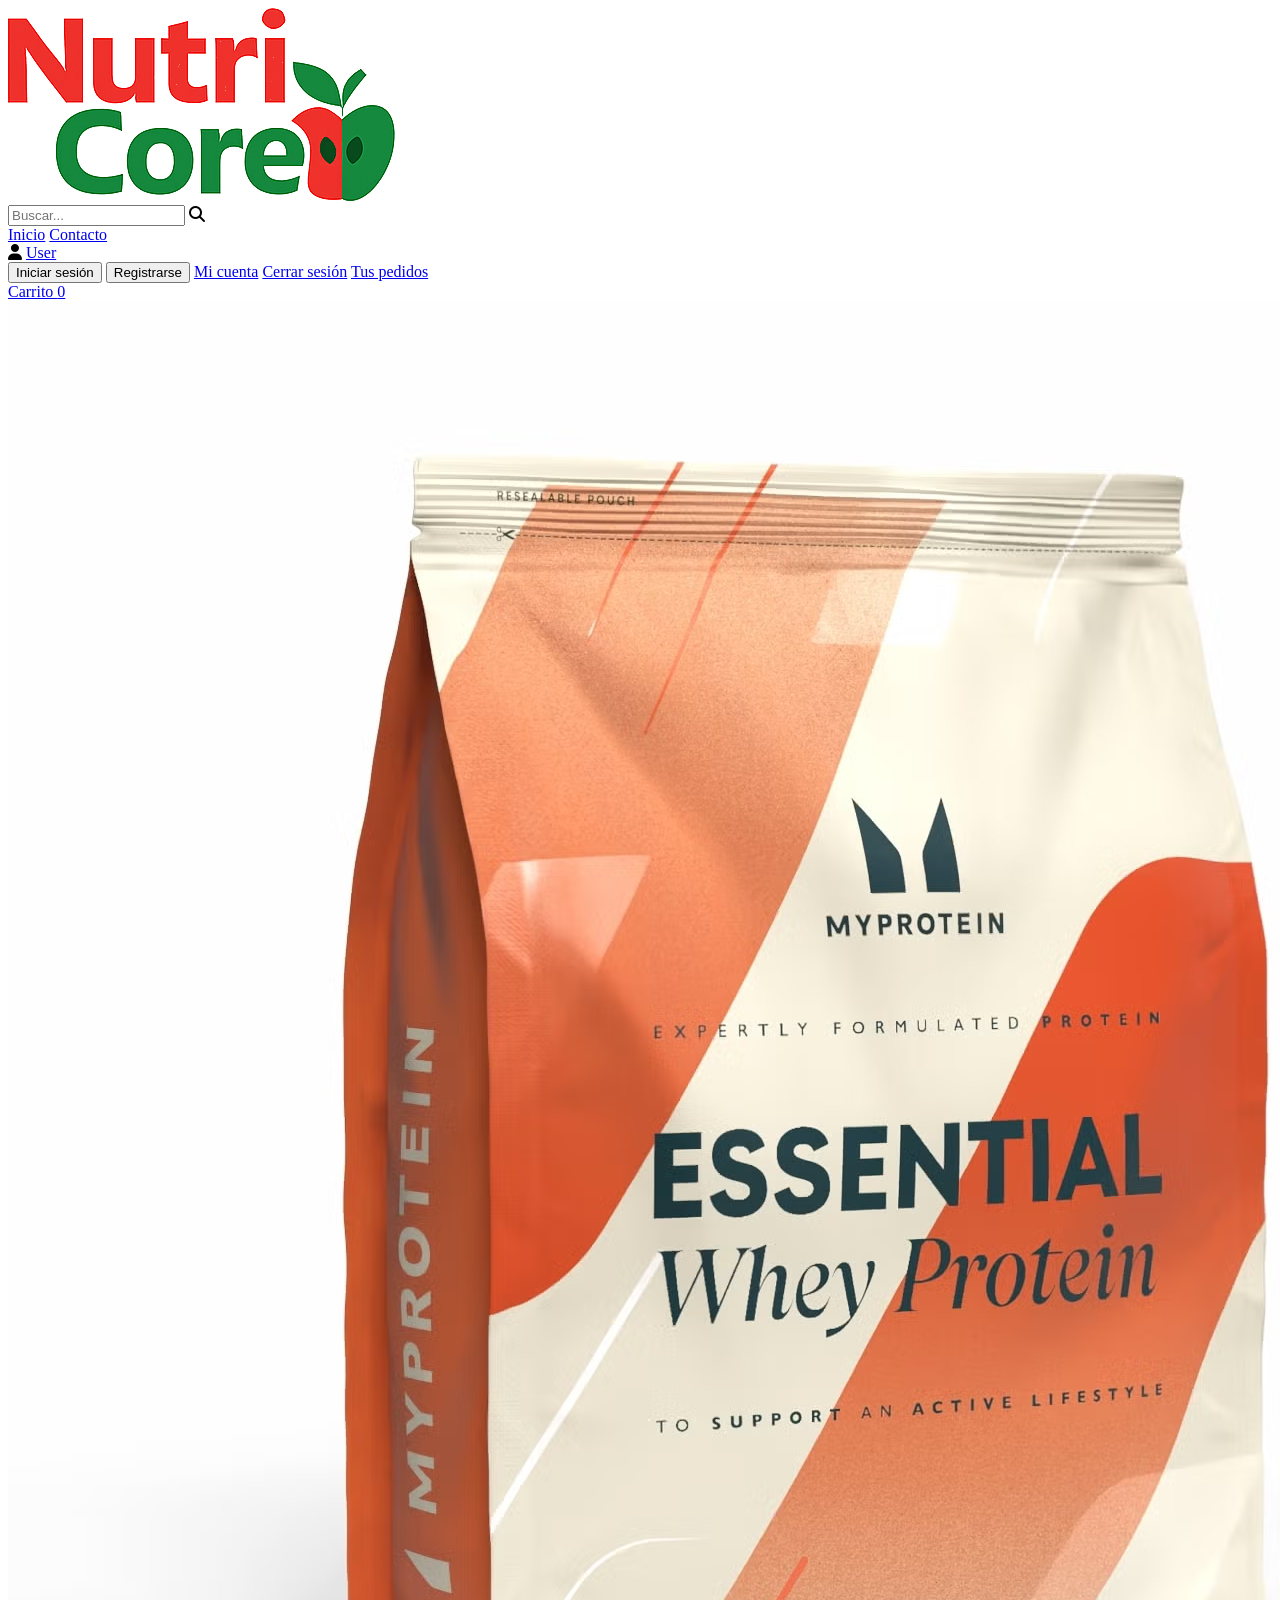
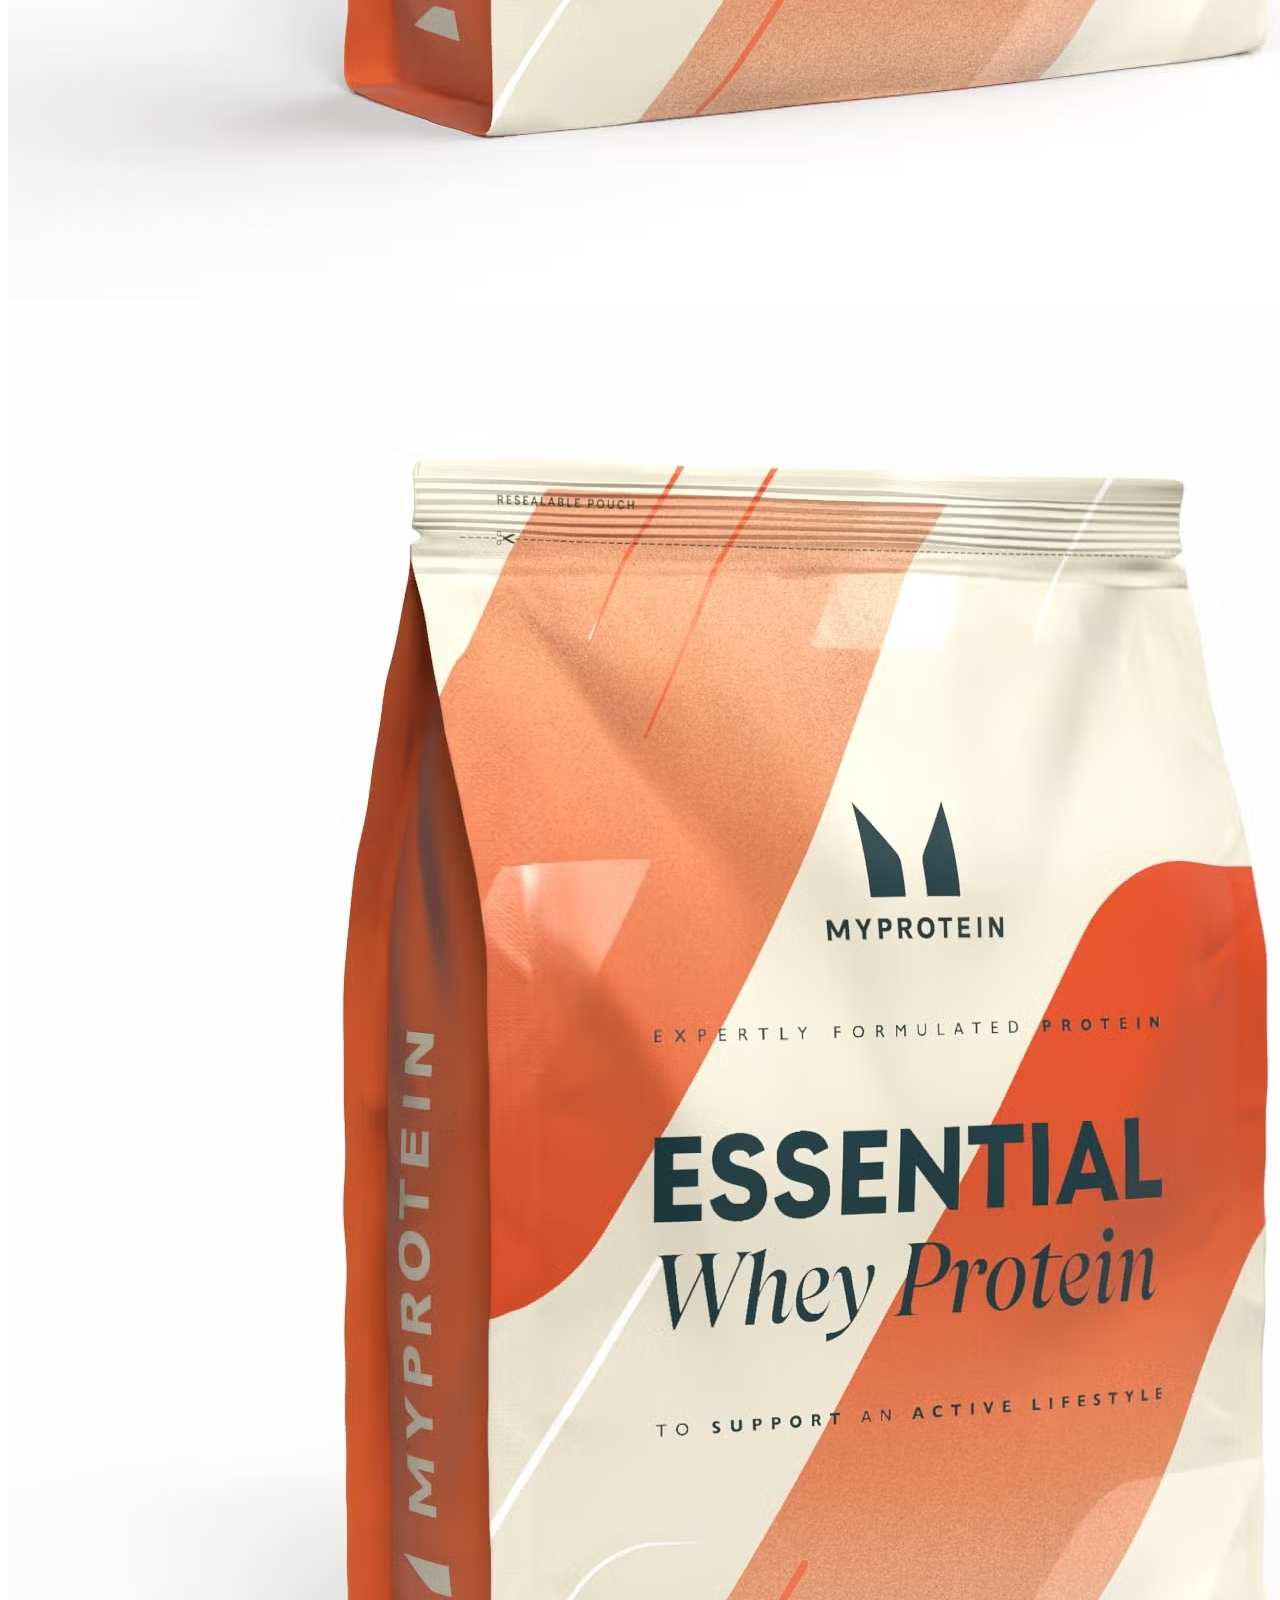
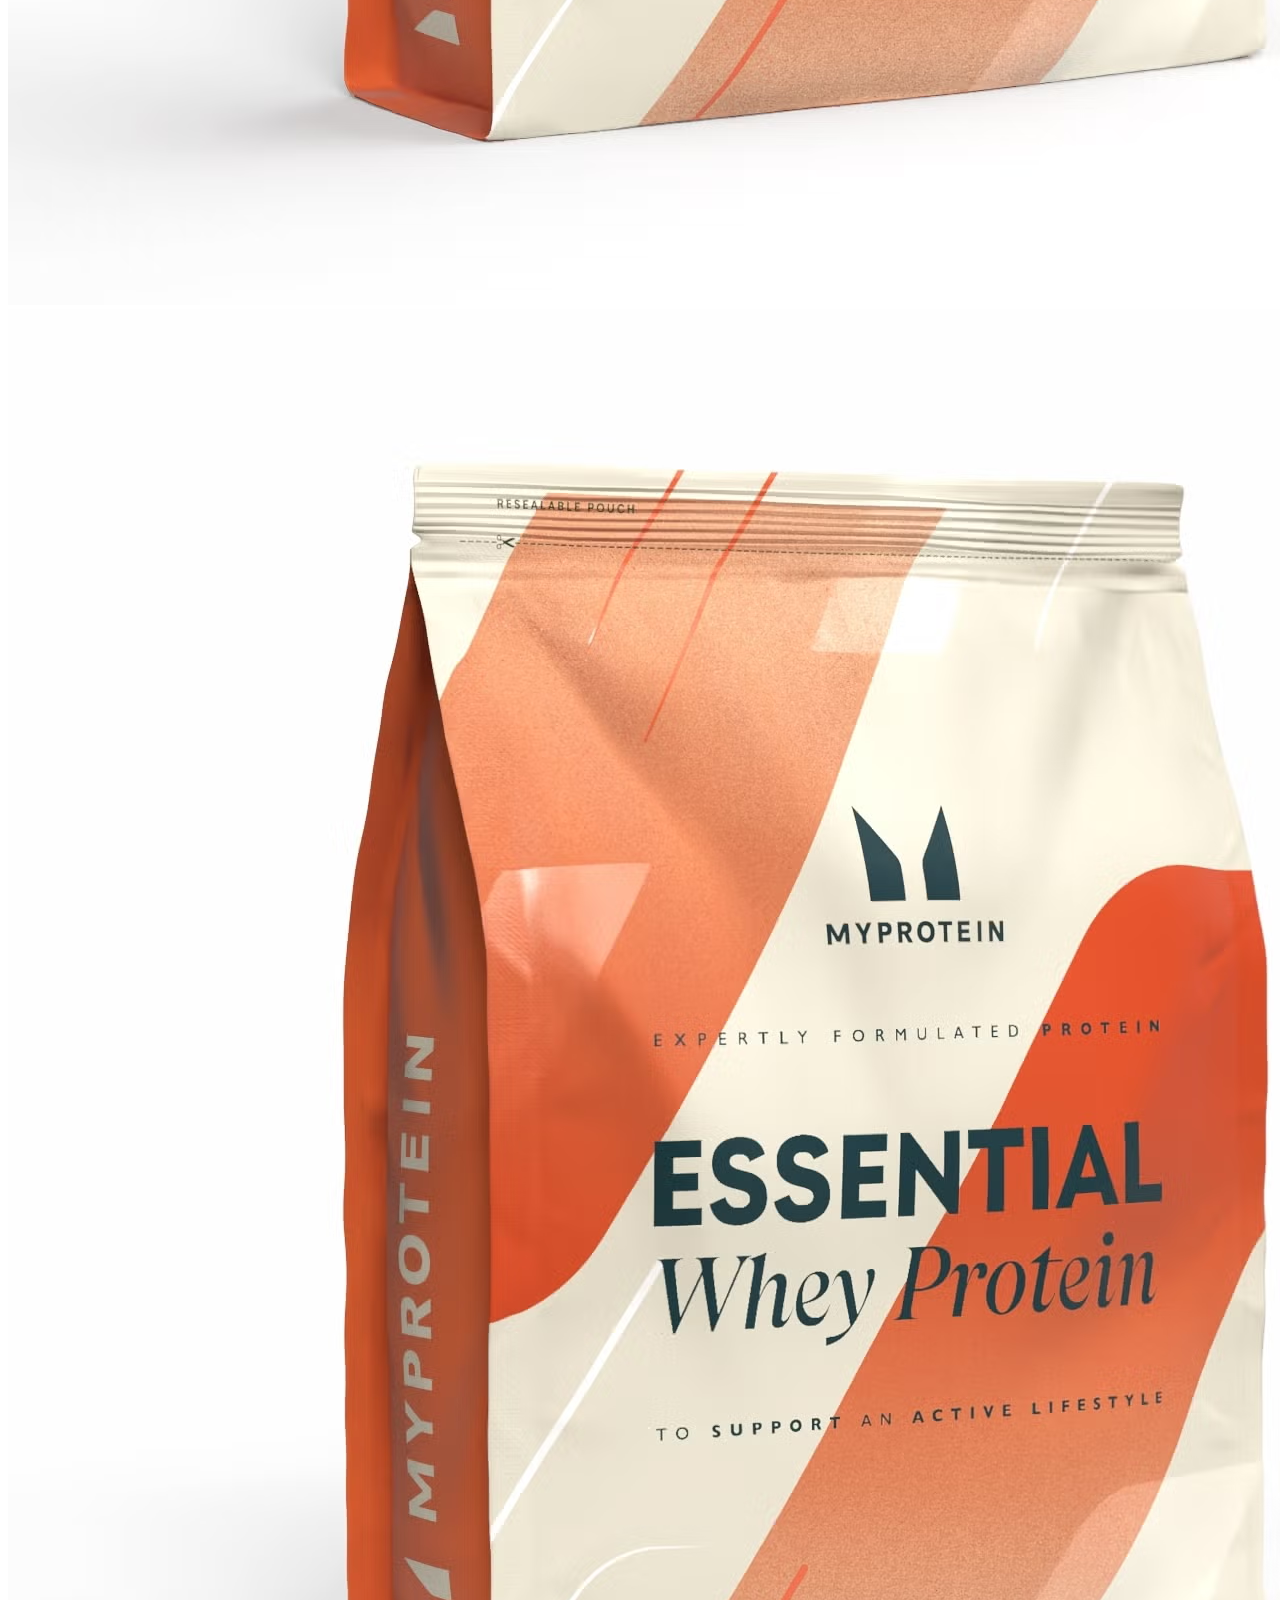
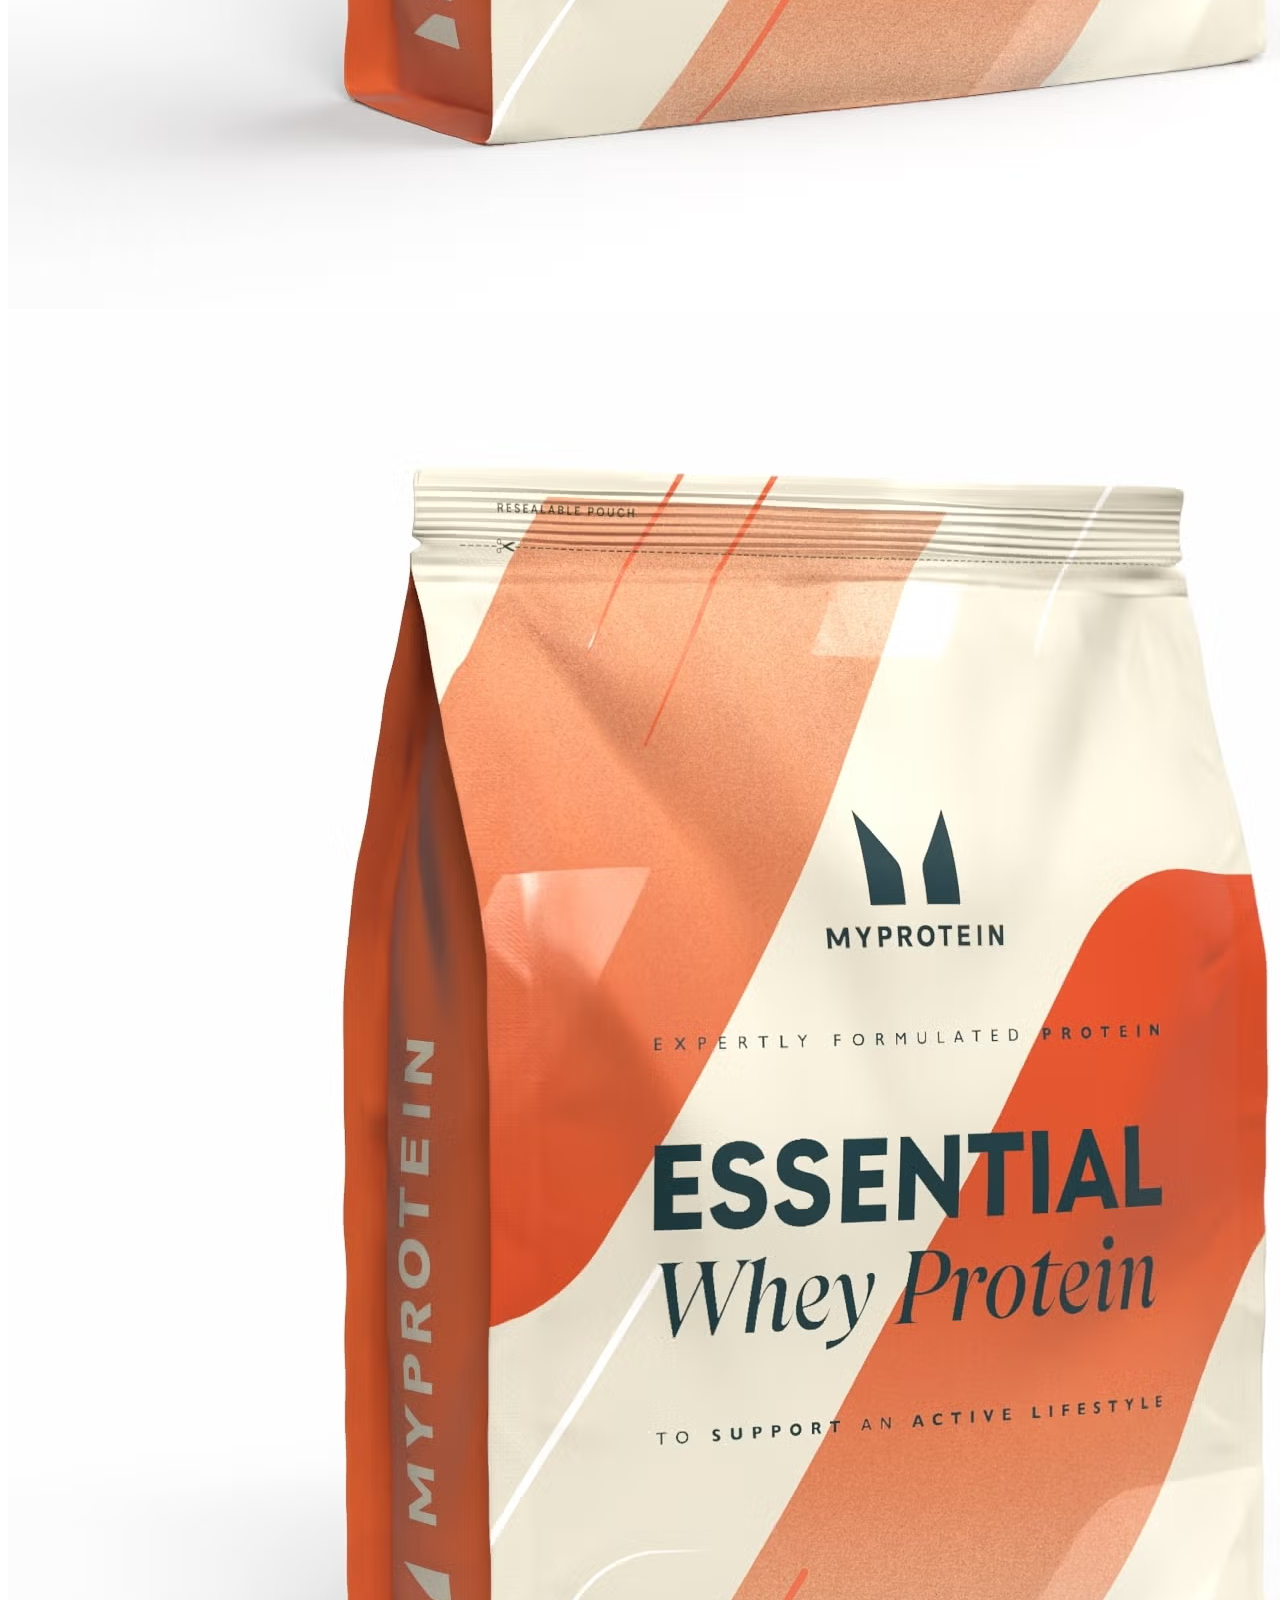
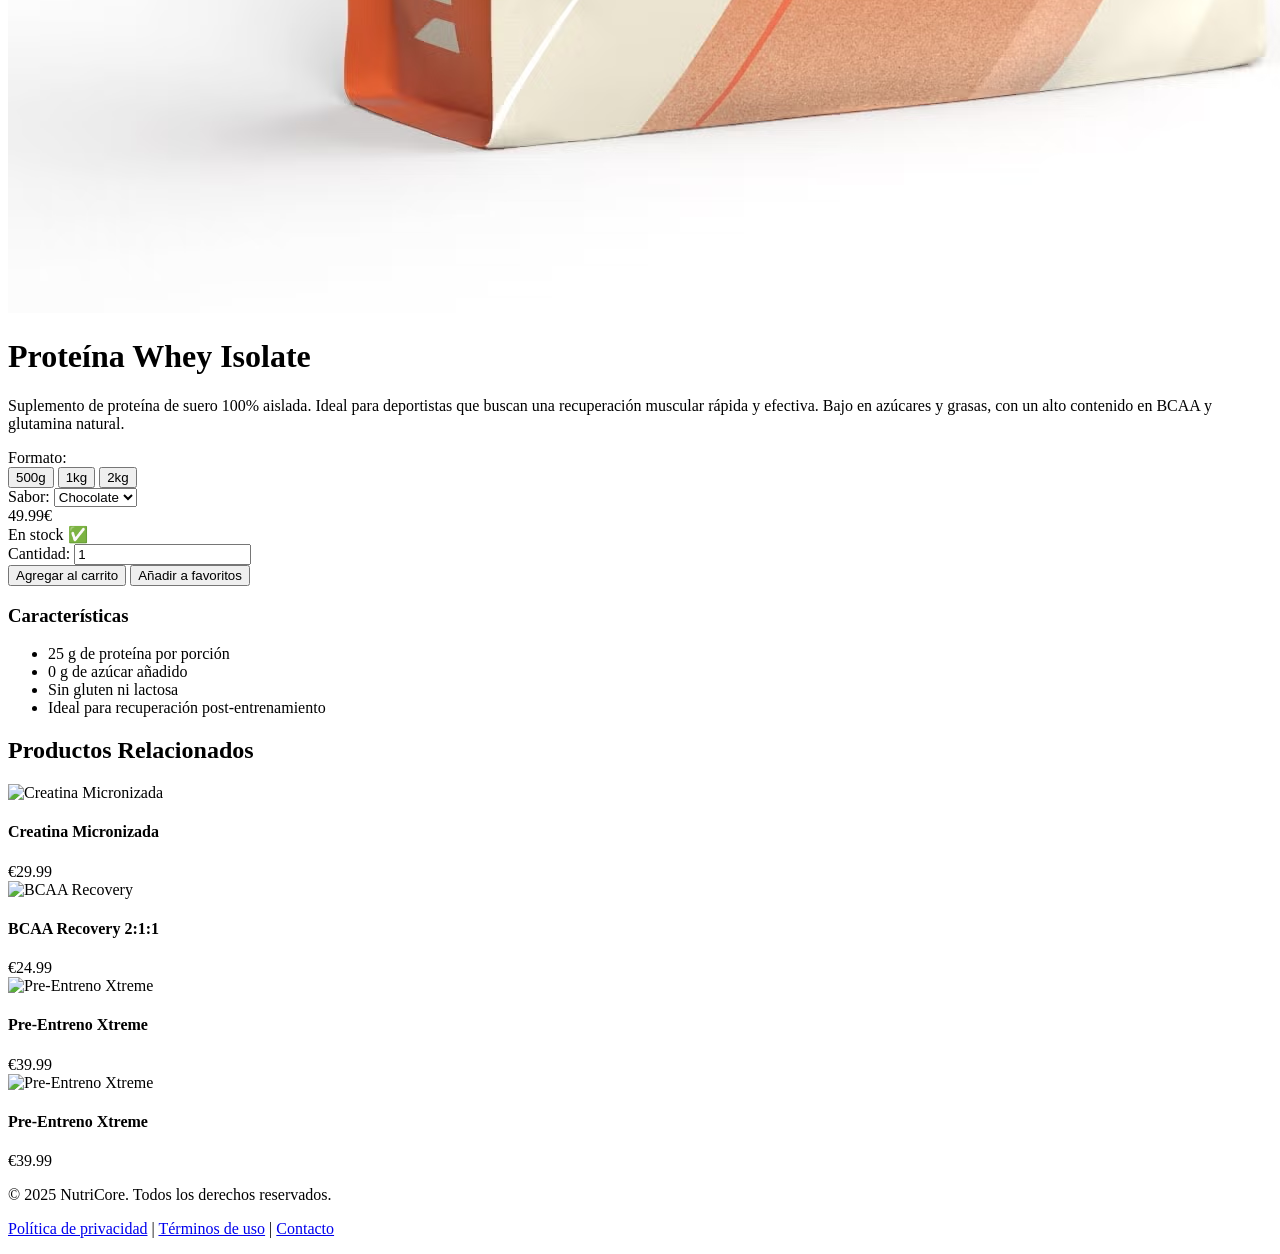
==== assets/views/product-detalle.html @ 7afe265b "commit" ====
<!DOCTYPE html>
<html lang="en">

<head>
    <meta charset="UTF-8">
    <meta name="viewport" content="width=device-width, initial-scale=1.0">
    <title>NutriCore | Product Details</title>
    <!-- <link rel="stylesheet" href="/css/product-detaile.css">
    <link rel="stylesheet" href="/style.css"> -->
    <link rel="stylesheet" href="https://cdnjs.cloudflare.com/ajax/libs/font-awesome/6.5.0/css/all.min.css">
</head>

<body>

    <!-- HEADER -->
    <header class="site-header">
        <img src="/img/logo_transparenteRecotado.png" alt="NutriCore" class="logo">
        <nav class="main-nav">
            <div class="search-container">
                <input type="text" class="search-input" placeholder="Buscar..." aria-label="Buscar">
                <i class="fas fa-search search-icon"></i>
            </div>
            <a href="index.html">Inicio</a>
            <a href="#">Contacto</a>

            <div class="user-menu">
                <i class="fas fa-user user-icon"></i>
                <a href="#">User</a>
                <div class="user-dropdown">
                    <button class="btn-primary">Iniciar sesión</button>
                    <button class="btn-ghost">Registrarse</button>
                    <a href="#">Mi cuenta</a>
                    <a href="#">Cerrar sesión</a>
                    <a href="#">Tus pedidos</a>
                </div>
            </div>

            <a href="views/carrito.html" class="cart-btn">Carrito <span id="cart-count">0</span></a>
        </nav>
    </header>

    <!-- CONTENIDO PRINCIPAL -->
    <main class="product-container">
        <div class="product-gallery">
            <img src="/img/protein.png" alt="Proteína Whey Isolate" class="main-image">
            <div class="thumbs">
                <img src="/img/protein.png" alt="Vista 1">
                <img src="/img/protein.png" alt="Vista 2">
                <img src="/img/protein.png" alt="Vista 3">
            </div>
        </div>

        <div class="product-details">
            <h1 class="product-title">Proteína Whey Isolate</h1>
            <p class="product-desc">
                Suplemento de proteína de suero 100% aislada. Ideal para deportistas que buscan una recuperación
                muscular rápida y efectiva. Bajo en azúcares y grasas, con un alto contenido en BCAA y glutamina
                natural.
            </p>

            <div class="selectors">
                <div class="select-group">
                    <label>Formato:</label>
                    <div class="format-options">
                        <button class="format-btn active" data-price="29.99" data-format="500g">500g</button>
                        <button class="format-btn" data-price="49.99" data-format="1kg">1kg</button>
                        <button class="format-btn" data-price="89.99" data-format="2kg">2kg</button>
                    </div>
                </div>

                <div class="select-group">
                    <label for="sabor">Sabor:</label>
                    <select id="sabor">
                        <option value="chocolate">Chocolate</option>
                        <option value="vainilla">Vainilla</option>
                        <option value="fresa">Fresa</option>
                        <option value="neutro">Neutro</option>
                    </select>
                </div>
            </div>


            <div class="product-info">
                <span class="price" id="product-price">49.99€</span>
                <div class="stock">En stock ✅</div>
            </div>

            <div class="actions">
                <div class="quantity-line">
                    <label for="cantidad">Cantidad:</label>
                    <input type="number" id="cantidad" min="1" value="1">
                </div>

                <div class="btn-group">
                    <button class="btn-primary">Agregar al carrito</button>
                    <button class="btn-ghost">Añadir a favoritos</button>
                </div>
            </div>



            <div class="features">
                <h3>Características</h3>
                <ul>
                    <li>25 g de proteína por porción</li>
                    <li>0 g de azúcar añadido</li>
                    <li>Sin gluten ni lactosa</li>
                    <li>Ideal para recuperación post-entrenamiento</li>
                </ul>
            </div>
        </div>
    </main>

    <!-- PRODUCTOS RELACIONADOS -->
    <section class="related">
        <h2 class="section-title">Productos Relacionados</h2>
        <div class="card-grid">
            <div class="card">
                <img src="img/protein.png" alt="Creatina Micronizada">
                <h4>Creatina Micronizada</h4>
                <span class="price">€29.99</span>
            </div>
            <div class="card">
                <img src="img/prod3.jpg" alt="BCAA Recovery">
                <h4>BCAA Recovery 2:1:1</h4>
                <span class="price">€24.99</span>
            </div>
            <div class="card">
                <img src="img/prod4.jpg" alt="Pre-Entreno Xtreme">
                <h4>Pre-Entreno Xtreme</h4>
                <span class="price">€39.99</span>
            </div>
            <div class="card">
                <img src="img/prod4.jpg" alt="Pre-Entreno Xtreme">
                <h4>Pre-Entreno Xtreme</h4>
                <span class="price">€39.99</span>
            </div>
        </div>
    </section>

    <!-- FOOTER -->
    <footer class="site-footer">
        <p>&copy; 2025 NutriCore. Todos los derechos reservados.</p>
        <p>
            <a href="#">Política de privacidad</a> |
            <a href="#">Términos de uso</a> |
            <a href="#">Contacto</a>
        </p>
    </footer>

    <script src="/shop/js/script-product.js"></script>

</body>

</html>
---- css/product-detaile.css ----
:root {
    --negro: #1D1A1B;
    --verde: #14950D;
    --blanco: #F6F8F8;
    --rojo: #EE1D0A;
}

/* Reset básico */
* {
    box-sizing: border-box;
    margin: 0;
    padding: 0;
}

body {
    font-family: 'Open Sans', sans-serif;
    color: var(--negro);
    background: var(--blanco);
    line-height: 1.6;
}

/* PRODUCTO */
.product-container {
    display: grid;
    grid-template-columns: 1fr;
    max-width: 1500px;
    margin: 50px auto;
    gap: 32px;
    padding: 0 16px;
}

.product-gallery .main-image {
    width: 100%;
    border-radius: 12px;
    box-shadow: 0 4px 10px rgba(0, 0, 0, 0.1);
}

.thumbs {
    display: flex;
    gap: 8px;
    margin-top: 10px;
}

.thumbs img {
    width: 80px;
    height: 80px;
    border-radius: 8px;
    cursor: pointer;
    object-fit: cover;
    border: 2px solid transparent;
    transition: border 0.3s;
}

.thumbs img:hover {
    border: 2px solid var(--verde);
}

.product-title {
    font-family: 'Oswald', sans-serif;
    font-size: 32px;
    color: var(--verde);
    margin-bottom: 12px;
}

.product-desc {
    font-size: 16px;
    margin-bottom: 20px;
}

/* --- Selector de formato --- */
.format-options {
    display: flex;
    gap: 12px;
    margin-top: 6px;
}

.format-btn {
    flex: 1;
    padding: 12px 16px;
    border: 1px solid #ccc;
    border-radius: 12px;
    font-family: "Oswald", sans-serif;
    background-color: var(--blanco);
    color: #1D1A1B;
    cursor: pointer;
    font-size: 1rem;
    transition: all 0.3s ease;
}

.format-btn:hover {
    border-color: var(--verde);
    color: var(--verde);
}

.format-btn.active {
    background-color: var(--verde);
    border-color: var(--verde);
    color: white;
}

/* --- Selector de sabor --- */
.select-group {
    display: flex;
    flex-direction: column;
    font-family: "Open Sans", sans-serif;
    margin-top: 16px;
}

.select-group label {
    font-weight: 600;
    margin-bottom: 6px;
    color: #1D1A1B;
}

.select-group select {
    padding: 8px 12px;
    border: 1px solid #ccc;
    border-radius: 6px;
    font-size: 1rem;
    transition: border 0.3s ease;
}

.select-group select:focus {
    border-color: var(--verde);
    outline: none;
}

.product-info{
    display: flex;
    flex-direction: column;
    gap: 12px;
}

.product-info #product-price{
    color: var(--verde);
    font-weight: bold;
    font-size: 36px;
    margin-top: 12px;
}

/* --- Cantidad + Botones --- */
.actions {
    display: flex;
    flex-direction: column;
    gap: 12px;
    margin: 20px 0;
    width: 100%;
}

/* Línea de cantidad + input */
.quantity-line {
    display: flex;
    align-items: center;
    gap: 10px;
}

.quantity-line label {
    font-weight: 600;
    color: var(--negro);
}

.quantity-line input[type="number"] {
    width: 80px;
    padding: 6px 10px;
    border-radius: 6px;
    border: 1px solid #ccc;
    text-align: center;
}

/* Botones en mobile columna */
.btn-group {
    display: flex;
    flex-direction: column;
    gap: 12px;
    width: 100%;
}

.btn-primary {
    background-color: var(--verde);
    color: var(--blanco);
    border: none;
    padding: 12px 16px;
    font-size: 1rem;
    border-radius: 10px;
}

.btn-primary:hover {
    background-color: #0e6b09;
}

.btn-ghost {
    background-color: transparent;
    border: 1px solid var(--verde) !important;
    color: var(--verde);
    padding: 12px 16px;
    font-size: 1rem;
    border-radius: 10px;
}

.btn-ghost:hover {
    background-color: var(--verde);
    color: #fff;
}

/* RELACIONADOS */
.related {
    max-width: 1200px;
    margin: 60px auto;
    padding: 0 16px;
}

.card-grid {
    display: grid;
    grid-template-columns: repeat(auto-fit, minmax(220px, 1fr));
    gap: 24px;
}

.card {
    background: #fff;
    border-radius: 10px;
    box-shadow: 0 4px 12px rgba(0, 0, 0, 0.08);
    text-align: center;
    padding: 16px;
    transition: transform 0.3s;
}

.card:hover {
    transform: translateY(-4px);
}

.card img {
    width: 100%;
    border-radius: 8px;
    margin-bottom: 8px;
}

/* FOOTER */
.site-footer {
    background: var(--negro);
    color: #fff;
    text-align: center;
    padding: 24px;
}

.site-footer a {
    color: var(--rojo);
    text-decoration: none;
}

.site-footer a:hover {
    text-decoration: underline;
}

/* --- TABLET (601px–1024px) --- */
@media (min-width: 601px) and (max-width: 1024px) {
    .product-container {
        grid-template-columns: 1fr 1fr;
    }

    .btn-group {
        flex-direction: row;
        /* botones alineados horizontalmente */
        gap: 12px;
    }

    .btn-group .btn-primary,
    .btn-group .btn-ghost {
        flex: 1;
    }
}

/* DESKTOP (>1024px) */
@media (min-width: 1025px) {
    .product-container {
        grid-template-columns: 1fr 1fr;
    }

    .btn-group {
        flex-direction: row;
        /* botones alineados horizontalmente */
        gap: 12px;
    }

    .btn-group .btn-primary,
    .btn-group .btn-ghost {
        flex: 1;
    }
}
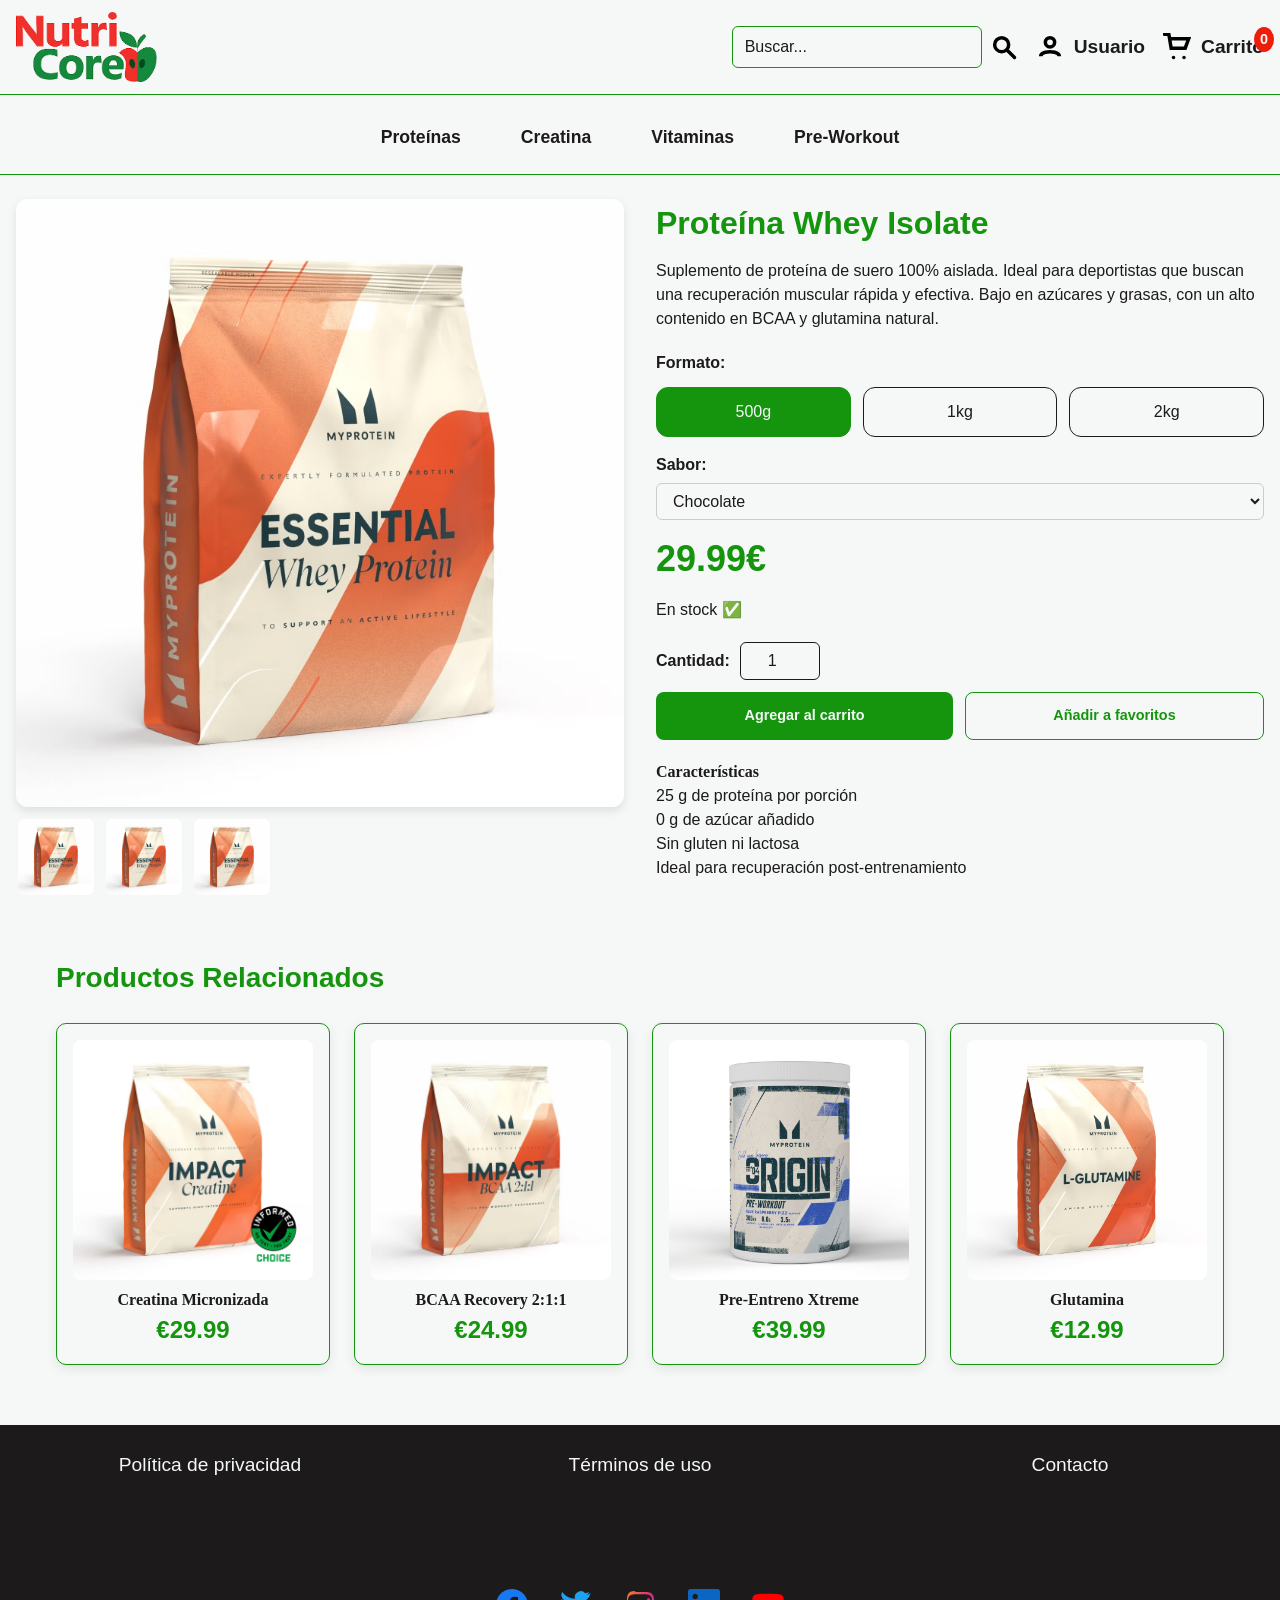
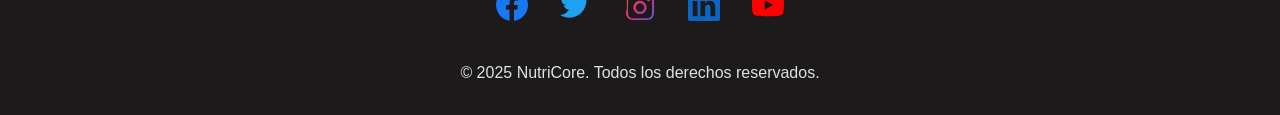
==== commit 1cef53d9: "commit&push" ====
--- a/assets/views/product-detalle.html
+++ b/assets/views/product-detalle.html
@@ -4,60 +4,99 @@
 <head>
     <meta charset="UTF-8">
     <meta name="viewport" content="width=device-width, initial-scale=1.0">
+    <!-- <link rel="stylesheet" href="../../css/product-detaile.css"> -->
+    <link rel="stylesheet" href="../../css/output.css">
+    <link rel="stylesheet" href="../../css/common.css">
     <title>NutriCore | Product Details</title>
-    <!-- <link rel="stylesheet" href="/css/product-detaile.css">
-    <link rel="stylesheet" href="/style.css"> -->
-    <link rel="stylesheet" href="https://cdnjs.cloudflare.com/ajax/libs/font-awesome/6.5.0/css/all.min.css">
 </head>
 
 <body>
-
-    <!-- HEADER -->
-    <header class="site-header">
-        <img src="/img/logo_transparenteRecotado.png" alt="NutriCore" class="logo">
-        <nav class="main-nav">
+    <!-- Header -->
+    <header class="header">
+        <button class="menu-icon" aria-label="Abrir menú">
+            <img src="../icons/menu.svg" alt="Menú" width="24">
+        </button>
+        <a href="../../index.html"><img src="../img/logo_transparenteRecortado.png" alt="NutriCore" class="logo"></a>
+        <div class="header-icons">
             <div class="search-container">
-                <input type="text" class="search-input" placeholder="Buscar..." aria-label="Buscar">
-                <i class="fas fa-search search-icon"></i>
-            </div>
-            <a href="index.html">Inicio</a>
-            <a href="#">Contacto</a>
-
+                <input type="search" id="search-input" class="search-input" placeholder="Buscar...">
+                <button class="icon-btn search-btn">
+                    <img src="../icons/search.svg" alt="Buscar" width="24">
+                </button>
+            </div>
             <div class="user-menu">
-                <i class="fas fa-user user-icon"></i>
-                <a href="#">User</a>
+                <button class="icon-btn user-btn">
+                    <img src="../icons/user.svg" alt="Usuario" width="24">
+                    <span id="user-name">Usuario</span>
+                </button>
                 <div class="user-dropdown">
-                    <button class="btn-primary">Iniciar sesión</button>
-                    <button class="btn-ghost">Registrarse</button>
-                    <a href="#">Mi cuenta</a>
-                    <a href="#">Cerrar sesión</a>
-                    <a href="#">Tus pedidos</a>
-                </div>
-            </div>
-
-            <a href="views/carrito.html" class="cart-btn">Carrito <span id="cart-count">0</span></a>
-        </nav>
+                    <a href="./backend/forms/form_login.php" class="btn-log">Login</a>
+                    <a href="./backend/forms/customers/customer_insert.php" class="btn-reg">Register</a>
+                </div>
+            </div>
+            <a href="./assets/views/carrito.html" class="icon-btn cart-btn" aria-label="Carrito">
+                <img src="../icons/cart.svg" alt="Carrito" width="24">
+                <span>Carrito</span>
+                <span id="cart-count">0</span>
+            </a>
+        </div>
     </header>
 
-    <!-- CONTENIDO PRINCIPAL -->
+    <nav class="category-nav">
+        <button class="close-menu" aria-label="Cerrar menú">
+            <img src="../icons/close.svg" alt="Cerrar" width="24">
+        </button>
+        <ul class="category-links">
+            <li class="category-item">
+                <a href="#">Proteínas</a>
+                <div class="submenu">
+                    <a href="#">Whey Isolate</a>
+                    <a href="#">Whey Concentrate</a>
+                    <a href="#">Vegan Protein</a>
+                    <a href="#">Caseína</a>
+                </div>
+            </li>
+            <li class="category-item">
+                <a href="#">Creatina</a>
+                <div class="submenu">
+                    <a href="#">Monohidratada</a>
+                    <a href="#">Micronizada</a>
+                </div>
+            </li>
+            <li class="category-item">
+                <a href="#">Vitaminas</a>
+                <div class="submenu">
+                    <a href="#">Multivitamínicos</a>
+                    <a href="#">Omega 3</a>
+                </div>
+            </li>
+            <li class="category-item">
+                <a href="#">Pre-Workout</a>
+                <div class="submenu">
+                    <a href="#">Energizantes</a>
+                    <a href="#">Pump Boosters</a>
+                </div>
+            </li>
+        </ul>
+    </nav>
     <main class="product-container">
         <div class="product-gallery">
-            <img src="/img/protein.png" alt="Proteína Whey Isolate" class="main-image">
-            <div class="thumbs">
-                <img src="/img/protein.png" alt="Vista 1">
-                <img src="/img/protein.png" alt="Vista 2">
-                <img src="/img/protein.png" alt="Vista 3">
-            </div>
-        </div>
-
+            <img src="../../assets/img/protein.png" alt="Proteína Whey Isolate" class="main-image">
+            <div class="small-images">
+                <img src="../../assets/img/protein.png" alt="Vista 1">
+                <img src="../../assets/img/protein.png" alt="Vista 2">
+                <img src="../../assets/img/protein.png" alt="Vista 3">
+            </div>
+        </div>
         <div class="product-details">
             <h1 class="product-title">Proteína Whey Isolate</h1>
             <p class="product-desc">
-                Suplemento de proteína de suero 100% aislada. Ideal para deportistas que buscan una recuperación
-                muscular rápida y efectiva. Bajo en azúcares y grasas, con un alto contenido en BCAA y glutamina
+                Suplemento de proteína de suero 100% aislada. Ideal para
+                deportistas que buscan una recuperación
+                muscular rápida y efectiva. Bajo en azúcares y grasas, con
+                un alto contenido en BCAA y glutamina
                 natural.
             </p>
-
             <div class="selectors">
                 <div class="select-group">
                     <label>Formato:</label>
@@ -67,7 +106,6 @@
                         <button class="format-btn" data-price="89.99" data-format="2kg">2kg</button>
                     </div>
                 </div>
-
                 <div class="select-group">
                     <label for="sabor">Sabor:</label>
                     <select id="sabor">
@@ -78,15 +116,12 @@
                     </select>
                 </div>
             </div>
-
-
             <div class="product-info">
-                <span class="price" id="product-price">49.99€</span>
+                <span class="price" id="product-price">29.99€</span>
                 <div class="stock">En stock ✅</div>
             </div>
-
             <div class="actions">
-                <div class="quantity-line">
+                <div class="quantity">
                     <label for="cantidad">Cantidad:</label>
                     <input type="number" id="cantidad" min="1" value="1">
                 </div>
@@ -96,9 +131,6 @@
                     <button class="btn-ghost">Añadir a favoritos</button>
                 </div>
             </div>
-
-
-
             <div class="features">
                 <h3>Características</h3>
                 <ul>
@@ -110,46 +142,62 @@
             </div>
         </div>
     </main>
-
-    <!-- PRODUCTOS RELACIONADOS -->
     <section class="related">
         <h2 class="section-title">Productos Relacionados</h2>
         <div class="card-grid">
             <div class="card">
-                <img src="img/protein.png" alt="Creatina Micronizada">
+                <img src="../img/creatina.png" alt="Creatina Micronizada">
                 <h4>Creatina Micronizada</h4>
                 <span class="price">€29.99</span>
             </div>
             <div class="card">
-                <img src="img/prod3.jpg" alt="BCAA Recovery">
+                <img src="../img/BCAA2-1-1.png" alt="BCAA Recovery">
                 <h4>BCAA Recovery 2:1:1</h4>
                 <span class="price">€24.99</span>
             </div>
             <div class="card">
-                <img src="img/prod4.jpg" alt="Pre-Entreno Xtreme">
+                <img src="../img/pre-workout.png" alt="Pre-Entreno Xtreme">
                 <h4>Pre-Entreno Xtreme</h4>
                 <span class="price">€39.99</span>
             </div>
             <div class="card">
-                <img src="img/prod4.jpg" alt="Pre-Entreno Xtreme">
-                <h4>Pre-Entreno Xtreme</h4>
-                <span class="price">€39.99</span>
+                <img src="../img/glutamina.png" alt="Glutamina">
+                <h4>Glutamina</h4>
+                <span class="price">€12.99</span>
             </div>
         </div>
     </section>
-
-    <!-- FOOTER -->
-    <footer class="site-footer">
+    <footer class="footer">
+        <div class="social-links">
+            <a href="https://www.facebook.com/NutriCore" target="_blank">
+                <img src="../icons/facebook.svg" alt="Facebook" width="32">
+            </a>
+            <a href="https://twitter.com/NutriCore" target="_blank">
+                <img src="../icons/twitter.svg" alt="Twitter" width="32">
+            </a>
+            <a href="https://www.instagram.com/NutriCore" target="_blank">
+                <img src="../icons/instagram.svg" alt="Instagram" width="32">
+            </a>
+            <a href="https://www.linkedin.com/company/NutriCore" target="_blank">
+                <img src="../icons/linkedin.svg" alt="LinkedIn" width="32">
+            </a>
+            <a href="https://www.youtube.com/NutriCore" target="_blank">
+                <img src="../icons/youtube.svg" alt="YouTube" width="32">
+            </a>
+        </div>
+        <div class="politics">
+            <a href="#">Política de privacidad</a>
+        </div>
+        <div class="terminos">
+            <a href="#">Términos de uso</a>
+        </div>
+        <div class="contacto">
+            <a href="#">Contacto</a>
+        </div>
         <p>&copy; 2025 NutriCore. Todos los derechos reservados.</p>
-        <p>
-            <a href="#">Política de privacidad</a> |
-            <a href="#">Términos de uso</a> |
-            <a href="#">Contacto</a>
-        </p>
     </footer>
-
-    <script src="/shop/js/script-product.js"></script>
-
+    <script src="../../js/index.js"></script>
+    <script src="../../js/script-product.js"></script>
 </body>
 
 </html>
--- a/css/product-detaile.css
+++ b/css/product-detaile.css
@@ -1,22 +1,5 @@
-:root {
-    --negro: #1D1A1B;
-    --verde: #14950D;
-    --blanco: #F6F8F8;
-    --rojo: #EE1D0A;
-}
-
-/* Reset básico */
-* {
-    box-sizing: border-box;
-    margin: 0;
-    padding: 0;
-}
-
-body {
-    font-family: 'Open Sans', sans-serif;
-    color: var(--negro);
-    background: var(--blanco);
-    line-height: 1.6;
+.category-nav {
+    border-bottom: var(--verde) 1px solid;
 }
 
 /* PRODUCTO */
@@ -24,7 +7,7 @@
     display: grid;
     grid-template-columns: 1fr;
     max-width: 1500px;
-    margin: 50px auto;
+    margin: 24px auto;
     gap: 32px;
     padding: 0 16px;
 }
@@ -35,13 +18,14 @@
     box-shadow: 0 4px 10px rgba(0, 0, 0, 0.1);
 }
 
-.thumbs {
+.small-images {
     display: flex;
     gap: 8px;
     margin-top: 10px;
-}
-
-.thumbs img {
+    overflow-x: auto;
+}
+
+.small-images img {
     width: 80px;
     height: 80px;
     border-radius: 8px;
@@ -49,14 +33,14 @@
     object-fit: cover;
     border: 2px solid transparent;
     transition: border 0.3s;
-}
-
-.thumbs img:hover {
+    flex: 0 0 auto;
+}
+
+.small-images img:hover {
     border: 2px solid var(--verde);
 }
 
 .product-title {
-    font-family: 'Oswald', sans-serif;
     font-size: 32px;
     color: var(--verde);
     margin-bottom: 12px;
@@ -77,7 +61,7 @@
 .format-btn {
     flex: 1;
     padding: 12px 16px;
-    border: 1px solid #ccc;
+    border: 1px solid var(--negro);
     border-radius: 12px;
     font-family: "Oswald", sans-serif;
     background-color: var(--blanco);
@@ -95,7 +79,7 @@
 .format-btn.active {
     background-color: var(--verde);
     border-color: var(--verde);
-    color: white;
+    color: var(--blanco);
 }
 
 /* --- Selector de sabor --- */
@@ -125,13 +109,14 @@
     outline: none;
 }
 
-.product-info{
-    display: flex;
-    flex-direction: column;
-    gap: 12px;
-}
-
-.product-info #product-price{
+.product-info {
+    display: flex;
+    flex-direction: column;
+    gap: 12px;
+}
+
+.product-info #product-price,
+.related .card .price {
     color: var(--verde);
     font-weight: bold;
     font-size: 36px;
@@ -148,26 +133,26 @@
 }
 
 /* Línea de cantidad + input */
-.quantity-line {
+.quantity {
     display: flex;
     align-items: center;
     gap: 10px;
 }
 
-.quantity-line label {
+.quantity label {
     font-weight: 600;
     color: var(--negro);
 }
 
-.quantity-line input[type="number"] {
+.quantity input[type="number"] {
     width: 80px;
     padding: 6px 10px;
     border-radius: 6px;
-    border: 1px solid #ccc;
+    border: 1px solid var(--negro);
     text-align: center;
 }
 
-/* Botones en mobile columna */
+/* Botones */
 .btn-group {
     display: flex;
     flex-direction: column;
@@ -199,7 +184,7 @@
 
 .btn-ghost:hover {
     background-color: var(--verde);
-    color: #fff;
+    color: var(--blanco);
 }
 
 /* RELACIONADOS */
@@ -216,12 +201,13 @@
 }
 
 .card {
-    background: #fff;
+    background: var(--blanco);
     border-radius: 10px;
     box-shadow: 0 4px 12px rgba(0, 0, 0, 0.08);
     text-align: center;
     padding: 16px;
     transition: transform 0.3s;
+    border: 1px solid var(--verde);
 }
 
 .card:hover {
@@ -234,32 +220,14 @@
     margin-bottom: 8px;
 }
 
-/* FOOTER */
-.site-footer {
-    background: var(--negro);
-    color: #fff;
-    text-align: center;
-    padding: 24px;
-}
-
-.site-footer a {
-    color: var(--rojo);
-    text-decoration: none;
-}
-
-.site-footer a:hover {
-    text-decoration: underline;
-}
-
-/* --- TABLET (601px–1024px) --- */
-@media (min-width: 601px) and (max-width: 1024px) {
-    .product-container {
-        grid-template-columns: 1fr 1fr;
-    }
+.related .card .price {
+    font-size: 24px;
+}
+
+@media (min-width: 768px) {
 
     .btn-group {
         flex-direction: row;
-        /* botones alineados horizontalmente */
         gap: 12px;
     }
 
@@ -269,15 +237,13 @@
     }
 }
 
-/* DESKTOP (>1024px) */
-@media (min-width: 1025px) {
+@media (min-width: 1024px) {
     .product-container {
         grid-template-columns: 1fr 1fr;
     }
 
     .btn-group {
         flex-direction: row;
-        /* botones alineados horizontalmente */
         gap: 12px;
     }
 
--- a/css/output.css
+++ b/css/output.css
@@ -0,0 +1,687 @@
+/*! tailwindcss v4.1.17 | MIT License | https://tailwindcss.com */
+@layer properties;
+@layer theme, base, components, utilities;
+@layer theme {
+  :root, :host {
+    --font-sans: ui-sans-serif, system-ui, sans-serif, "Apple Color Emoji",
+      "Segoe UI Emoji", "Segoe UI Symbol", "Noto Color Emoji";
+    --font-mono: ui-monospace, SFMono-Regular, Menlo, Monaco, Consolas, "Liberation Mono",
+      "Courier New", monospace;
+    --font-weight-semibold: 600;
+    --font-weight-bold: 700;
+    --radius-sm: 0.25rem;
+    --radius-md: 10px;
+    --shadow-sm: 0 1px 3px 0 rgb(0 0 0 / 0.1), 0 1px 2px -1px rgb(0 0 0 / 0.1);
+    --shadow-md: 0 4px 6px -1px rgb(0 0 0 / 0.1), 0 2px 4px -2px rgb(0 0 0 / 0.1);
+    --default-transition-duration: 150ms;
+    --default-transition-timing-function: cubic-bezier(0.4, 0, 0.2, 1);
+    --default-font-family: var(--font-sans);
+    --default-mono-font-family: var(--font-mono);
+    --color-negro: #1D1A1B;
+    --color-verde: #14950D;
+    --color-blanco: #F6F8F8;
+    --font-oswald: "Oswald", sans-serif;
+    --font-open: "Open Sans", sans-serif;
+  }
+}
+@layer base {
+  *, ::after, ::before, ::backdrop, ::file-selector-button {
+    box-sizing: border-box;
+    margin: 0;
+    padding: 0;
+    border: 0 solid;
+  }
+  html, :host {
+    line-height: 1.5;
+    -webkit-text-size-adjust: 100%;
+    tab-size: 4;
+    font-family: var(--default-font-family, ui-sans-serif, system-ui, sans-serif, "Apple Color Emoji", "Segoe UI Emoji", "Segoe UI Symbol", "Noto Color Emoji");
+    font-feature-settings: var(--default-font-feature-settings, normal);
+    font-variation-settings: var(--default-font-variation-settings, normal);
+    -webkit-tap-highlight-color: transparent;
+  }
+  hr {
+    height: 0;
+    color: inherit;
+    border-top-width: 1px;
+  }
+  abbr:where([title]) {
+    -webkit-text-decoration: underline dotted;
+    text-decoration: underline dotted;
+  }
+  h1, h2, h3, h4, h5, h6 {
+    font-size: inherit;
+    font-weight: inherit;
+  }
+  a {
+    color: inherit;
+    -webkit-text-decoration: inherit;
+    text-decoration: inherit;
+  }
+  b, strong {
+    font-weight: bolder;
+  }
+  code, kbd, samp, pre {
+    font-family: var(--default-mono-font-family, ui-monospace, SFMono-Regular, Menlo, Monaco, Consolas, "Liberation Mono", "Courier New", monospace);
+    font-feature-settings: var(--default-mono-font-feature-settings, normal);
+    font-variation-settings: var(--default-mono-font-variation-settings, normal);
+    font-size: 1em;
+  }
+  small {
+    font-size: 80%;
+  }
+  sub, sup {
+    font-size: 75%;
+    line-height: 0;
+    position: relative;
+    vertical-align: baseline;
+  }
+  sub {
+    bottom: -0.25em;
+  }
+  sup {
+    top: -0.5em;
+  }
+  table {
+    text-indent: 0;
+    border-color: inherit;
+    border-collapse: collapse;
+  }
+  :-moz-focusring {
+    outline: auto;
+  }
+  progress {
+    vertical-align: baseline;
+  }
+  summary {
+    display: list-item;
+  }
+  ol, ul, menu {
+    list-style: none;
+  }
+  img, svg, video, canvas, audio, iframe, embed, object {
+    display: block;
+    vertical-align: middle;
+  }
+  img, video {
+    max-width: 100%;
+    height: auto;
+  }
+  button, input, select, optgroup, textarea, ::file-selector-button {
+    font: inherit;
+    font-feature-settings: inherit;
+    font-variation-settings: inherit;
+    letter-spacing: inherit;
+    color: inherit;
+    border-radius: 0;
+    background-color: transparent;
+    opacity: 1;
+  }
+  :where(select:is([multiple], [size])) optgroup {
+    font-weight: bolder;
+  }
+  :where(select:is([multiple], [size])) optgroup option {
+    padding-inline-start: 20px;
+  }
+  ::file-selector-button {
+    margin-inline-end: 4px;
+  }
+  ::placeholder {
+    opacity: 1;
+  }
+  @supports (not (-webkit-appearance: -apple-pay-button))  or (contain-intrinsic-size: 1px) {
+    ::placeholder {
+      color: currentcolor;
+      @supports (color: color-mix(in lab, red, red)) {
+        color: color-mix(in oklab, currentcolor 50%, transparent);
+      }
+    }
+  }
+  textarea {
+    resize: vertical;
+  }
+  ::-webkit-search-decoration {
+    -webkit-appearance: none;
+  }
+  ::-webkit-date-and-time-value {
+    min-height: 1lh;
+    text-align: inherit;
+  }
+  ::-webkit-datetime-edit {
+    display: inline-flex;
+  }
+  ::-webkit-datetime-edit-fields-wrapper {
+    padding: 0;
+  }
+  ::-webkit-datetime-edit, ::-webkit-datetime-edit-year-field, ::-webkit-datetime-edit-month-field, ::-webkit-datetime-edit-day-field, ::-webkit-datetime-edit-hour-field, ::-webkit-datetime-edit-minute-field, ::-webkit-datetime-edit-second-field, ::-webkit-datetime-edit-millisecond-field, ::-webkit-datetime-edit-meridiem-field {
+    padding-block: 0;
+  }
+  ::-webkit-calendar-picker-indicator {
+    line-height: 1;
+  }
+  :-moz-ui-invalid {
+    box-shadow: none;
+  }
+  button, input:where([type="button"], [type="reset"], [type="submit"]), ::file-selector-button {
+    appearance: button;
+  }
+  ::-webkit-inner-spin-button, ::-webkit-outer-spin-button {
+    height: auto;
+  }
+  [hidden]:where(:not([hidden="until-found"])) {
+    display: none !important;
+  }
+}
+@layer utilities {
+  .sticky {
+    position: sticky;
+  }
+  .container {
+    width: 100%;
+    @media (width >= 40rem) {
+      max-width: 40rem;
+    }
+    @media (width >= 48rem) {
+      max-width: 48rem;
+    }
+    @media (width >= 64rem) {
+      max-width: 64rem;
+    }
+    @media (width >= 80rem) {
+      max-width: 80rem;
+    }
+    @media (width >= 96rem) {
+      max-width: 96rem;
+    }
+  }
+  .hidden {
+    display: none;
+  }
+  .transform {
+    transform: var(--tw-rotate-x,) var(--tw-rotate-y,) var(--tw-rotate-z,) var(--tw-skew-x,) var(--tw-skew-y,);
+  }
+  .resize {
+    resize: both;
+  }
+  .flex-wrap {
+    flex-wrap: wrap;
+  }
+  .border {
+    border-style: var(--tw-border-style);
+    border-width: 1px;
+  }
+  .outline {
+    outline-style: var(--tw-outline-style);
+    outline-width: 1px;
+  }
+  .filter {
+    filter: var(--tw-blur,) var(--tw-brightness,) var(--tw-contrast,) var(--tw-grayscale,) var(--tw-hue-rotate,) var(--tw-invert,) var(--tw-saturate,) var(--tw-sepia,) var(--tw-drop-shadow,);
+  }
+  .transition {
+    transition-property: color, background-color, border-color, outline-color, text-decoration-color, fill, stroke, --tw-gradient-from, --tw-gradient-via, --tw-gradient-to, opacity, box-shadow, transform, translate, scale, rotate, filter, -webkit-backdrop-filter, backdrop-filter, display, content-visibility, overlay, pointer-events;
+    transition-timing-function: var(--tw-ease, var(--default-transition-timing-function));
+    transition-duration: var(--tw-duration, var(--default-transition-duration));
+  }
+}
+.category-nav {
+  border-bottom-style: var(--tw-border-style);
+  border-bottom-width: 1px;
+  border-color: var(--color-verde);
+}
+.product-container {
+  margin-inline: auto;
+  margin-top: 24px;
+  margin-bottom: 24px;
+  display: grid;
+  max-width: 1500px;
+  grid-template-columns: repeat(1, minmax(0, 1fr));
+  gap: 32px;
+  padding-inline: 16px;
+}
+.product-gallery .main-image {
+  width: 100%;
+  border-radius: 12px;
+  --tw-shadow: 0 4px 10px var(--tw-shadow-color, rgba(0,0,0,0.1));
+  box-shadow: var(--tw-inset-shadow), var(--tw-inset-ring-shadow), var(--tw-ring-offset-shadow), var(--tw-ring-shadow), var(--tw-shadow);
+}
+.small-images {
+  margin-top: 10px;
+  display: flex;
+  gap: 8px;
+  overflow-x: auto;
+}
+.small-images img {
+  height: 80px;
+  width: 80px;
+  flex: none;
+  cursor: pointer;
+  border-radius: 8px;
+  border-style: var(--tw-border-style);
+  border-width: 2px;
+  border-color: transparent;
+  object-fit: cover;
+  transition-property: color, background-color, border-color, outline-color, text-decoration-color, fill, stroke, --tw-gradient-from, --tw-gradient-via, --tw-gradient-to, opacity, box-shadow, transform, translate, scale, rotate, filter, -webkit-backdrop-filter, backdrop-filter, display, content-visibility, overlay, pointer-events;
+  transition-timing-function: var(--tw-ease, var(--default-transition-timing-function));
+  transition-duration: var(--tw-duration, var(--default-transition-duration));
+}
+.small-images img:hover {
+  border-color: var(--color-verde);
+}
+.product-title {
+  margin-bottom: 12px;
+  font-family: var(--font-oswald);
+  font-size: 32px;
+  color: var(--color-verde);
+}
+.product-desc {
+  margin-bottom: 20px;
+  font-size: 16px;
+}
+.format-options {
+  margin-top: 6px;
+  display: flex;
+  gap: 12px;
+}
+.format-btn {
+  flex: 1;
+  cursor: pointer;
+  border-radius: 12px;
+  border-style: var(--tw-border-style);
+  border-width: 1px;
+  border-color: var(--color-negro);
+  background-color: var(--color-blanco);
+  padding-inline: 16px;
+  padding-block: 12px;
+  font-family: var(--font-oswald);
+  font-size: 1rem;
+  color: #1D1A1B;
+  transition-property: all;
+  transition-timing-function: var(--tw-ease, var(--default-transition-timing-function));
+  transition-duration: var(--tw-duration, var(--default-transition-duration));
+}
+.format-btn:hover {
+  border-color: var(--color-verde);
+  color: var(--color-verde);
+}
+.format-btn.active {
+  border-color: var(--color-verde);
+  background-color: var(--color-verde);
+  color: var(--color-blanco);
+}
+.select-group {
+  margin-top: 16px;
+  display: flex;
+  flex-direction: column;
+  font-family: var(--font-open);
+}
+.select-group label {
+  margin-bottom: 6px;
+  --tw-font-weight: var(--font-weight-semibold);
+  font-weight: var(--font-weight-semibold);
+  color: var(--color-negro);
+}
+.select-group select {
+  border-radius: 6px;
+  border-style: var(--tw-border-style);
+  border-width: 1px;
+  border-color: #ccc;
+  padding-inline: 12px;
+  padding-block: 8px;
+  font-size: 1rem;
+  transition-property: color, background-color, border-color, outline-color, text-decoration-color, fill, stroke, --tw-gradient-from, --tw-gradient-via, --tw-gradient-to, opacity, box-shadow, transform, translate, scale, rotate, filter, -webkit-backdrop-filter, backdrop-filter, display, content-visibility, overlay, pointer-events;
+  transition-timing-function: var(--tw-ease, var(--default-transition-timing-function));
+  transition-duration: var(--tw-duration, var(--default-transition-duration));
+}
+.select-group select:focus {
+  border-color: var(--color-verde);
+  --tw-outline-style: none;
+  outline-style: none;
+}
+.product-info {
+  display: flex;
+  flex-direction: column;
+  gap: 12px;
+}
+.product-info #product-price, .related .card .price {
+  margin-top: 12px;
+  font-size: 36px;
+  --tw-font-weight: var(--font-weight-bold);
+  font-weight: var(--font-weight-bold);
+  color: var(--color-verde);
+}
+.actions {
+  margin-block: 20px;
+  display: flex;
+  width: 100%;
+  flex-direction: column;
+  gap: 12px;
+}
+.quantity {
+  display: flex;
+  align-items: center;
+  gap: 10px;
+}
+.quantity label {
+  --tw-font-weight: var(--font-weight-semibold);
+  font-weight: var(--font-weight-semibold);
+  color: var(--color-negro);
+}
+.quantity input[type="number"] {
+  width: 80px;
+  border-radius: 6px;
+  border-style: var(--tw-border-style);
+  border-width: 1px;
+  border-color: var(--color-negro);
+  padding-inline: 10px;
+  padding-block: 6px;
+  text-align: center;
+}
+.btn-group {
+  display: flex;
+  width: 100%;
+  flex-direction: column;
+  gap: 12px;
+}
+.btn-primary {
+  border-radius: 10px;
+  --tw-border-style: none;
+  border-style: none;
+  background-color: var(--color-verde);
+  padding-inline: 16px;
+  padding-block: 12px;
+  font-size: 1rem;
+  color: var(--color-blanco);
+}
+.btn-primary:hover {
+  background-color: #0e6b09;
+}
+.btn-ghost {
+  border-radius: 10px;
+  border-style: var(--tw-border-style);
+  border-width: 1px;
+  background-color: transparent;
+  padding-inline: 16px;
+  padding-block: 12px;
+  font-size: 1rem;
+  color: var(--color-verde);
+  border: 1px solid var(--color-verde) !important;
+}
+.btn-ghost:hover {
+  background-color: var(--color-verde);
+  color: var(--color-blanco);
+}
+.related {
+  margin-inline: auto;
+  margin-block: 60px;
+  max-width: 1200px;
+  padding-inline: 16px;
+}
+.section-title {
+  margin-bottom: 24px;
+  font-family: var(--font-oswald);
+  font-size: 28px;
+  color: var(--color-verde);
+}
+.card-grid {
+  display: grid;
+  grid-template-columns: repeat(auto-fit,minmax(220px,1fr));
+  gap: 24px;
+}
+.card {
+  border-radius: 10px;
+  border-style: var(--tw-border-style);
+  border-width: 1px;
+  border-color: var(--color-verde);
+  background-color: var(--color-blanco);
+  padding: 16px;
+  text-align: center;
+  --tw-shadow: 0 4px 12px var(--tw-shadow-color, rgba(0,0,0,0.08));
+  box-shadow: var(--tw-inset-shadow), var(--tw-inset-ring-shadow), var(--tw-ring-offset-shadow), var(--tw-ring-shadow), var(--tw-shadow);
+  transition-property: color, background-color, border-color, outline-color, text-decoration-color, fill, stroke, --tw-gradient-from, --tw-gradient-via, --tw-gradient-to, opacity, box-shadow, transform, translate, scale, rotate, filter, -webkit-backdrop-filter, backdrop-filter, display, content-visibility, overlay, pointer-events;
+  transition-timing-function: var(--tw-ease, var(--default-transition-timing-function));
+  transition-duration: var(--tw-duration, var(--default-transition-duration));
+}
+.card:hover {
+  --tw-translate-y: calc(4px * -1);
+  translate: var(--tw-translate-x) var(--tw-translate-y);
+}
+.card img {
+  margin-bottom: 8px;
+  width: 100%;
+  border-radius: 8px;
+}
+.related .card .price {
+  font-size: 24px;
+}
+@media (min-width: 768px) {
+  .btn-group {
+    flex-direction: row;
+    gap: 12px;
+  }
+  .btn-group .btn-primary, .btn-group .btn-ghost {
+    flex: 1;
+  }
+}
+@media (min-width: 1024px) {
+  .product-container {
+    grid-template-columns: repeat(2, minmax(0, 1fr));
+  }
+  .btn-group {
+    flex-direction: row;
+    gap: 12px;
+  }
+  .btn-group .btn-primary, .btn-group .btn-ghost {
+    flex: 1;
+  }
+}
+@property --tw-rotate-x {
+  syntax: "*";
+  inherits: false;
+}
+@property --tw-rotate-y {
+  syntax: "*";
+  inherits: false;
+}
+@property --tw-rotate-z {
+  syntax: "*";
+  inherits: false;
+}
+@property --tw-skew-x {
+  syntax: "*";
+  inherits: false;
+}
+@property --tw-skew-y {
+  syntax: "*";
+  inherits: false;
+}
+@property --tw-border-style {
+  syntax: "*";
+  inherits: false;
+  initial-value: solid;
+}
+@property --tw-outline-style {
+  syntax: "*";
+  inherits: false;
+  initial-value: solid;
+}
+@property --tw-blur {
+  syntax: "*";
+  inherits: false;
+}
+@property --tw-brightness {
+  syntax: "*";
+  inherits: false;
+}
+@property --tw-contrast {
+  syntax: "*";
+  inherits: false;
+}
+@property --tw-grayscale {
+  syntax: "*";
+  inherits: false;
+}
+@property --tw-hue-rotate {
+  syntax: "*";
+  inherits: false;
+}
+@property --tw-invert {
+  syntax: "*";
+  inherits: false;
+}
+@property --tw-opacity {
+  syntax: "*";
+  inherits: false;
+}
+@property --tw-saturate {
+  syntax: "*";
+  inherits: false;
+}
+@property --tw-sepia {
+  syntax: "*";
+  inherits: false;
+}
+@property --tw-drop-shadow {
+  syntax: "*";
+  inherits: false;
+}
+@property --tw-drop-shadow-color {
+  syntax: "*";
+  inherits: false;
+}
+@property --tw-drop-shadow-alpha {
+  syntax: "<percentage>";
+  inherits: false;
+  initial-value: 100%;
+}
+@property --tw-drop-shadow-size {
+  syntax: "*";
+  inherits: false;
+}
+@property --tw-shadow {
+  syntax: "*";
+  inherits: false;
+  initial-value: 0 0 #0000;
+}
+@property --tw-shadow-color {
+  syntax: "*";
+  inherits: false;
+}
+@property --tw-shadow-alpha {
+  syntax: "<percentage>";
+  inherits: false;
+  initial-value: 100%;
+}
+@property --tw-inset-shadow {
+  syntax: "*";
+  inherits: false;
+  initial-value: 0 0 #0000;
+}
+@property --tw-inset-shadow-color {
+  syntax: "*";
+  inherits: false;
+}
+@property --tw-inset-shadow-alpha {
+  syntax: "<percentage>";
+  inherits: false;
+  initial-value: 100%;
+}
+@property --tw-ring-color {
+  syntax: "*";
+  inherits: false;
+}
+@property --tw-ring-shadow {
+  syntax: "*";
+  inherits: false;
+  initial-value: 0 0 #0000;
+}
+@property --tw-inset-ring-color {
+  syntax: "*";
+  inherits: false;
+}
+@property --tw-inset-ring-shadow {
+  syntax: "*";
+  inherits: false;
+  initial-value: 0 0 #0000;
+}
+@property --tw-ring-inset {
+  syntax: "*";
+  inherits: false;
+}
+@property --tw-ring-offset-width {
+  syntax: "<length>";
+  inherits: false;
+  initial-value: 0px;
+}
+@property --tw-ring-offset-color {
+  syntax: "*";
+  inherits: false;
+  initial-value: #fff;
+}
+@property --tw-ring-offset-shadow {
+  syntax: "*";
+  inherits: false;
+  initial-value: 0 0 #0000;
+}
+@property --tw-font-weight {
+  syntax: "*";
+  inherits: false;
+}
+@property --tw-translate-x {
+  syntax: "*";
+  inherits: false;
+  initial-value: 0;
+}
+@property --tw-translate-y {
+  syntax: "*";
+  inherits: false;
+  initial-value: 0;
+}
+@property --tw-translate-z {
+  syntax: "*";
+  inherits: false;
+  initial-value: 0;
+}
+@layer properties {
+  @supports ((-webkit-hyphens: none) and (not (margin-trim: inline))) or ((-moz-orient: inline) and (not (color:rgb(from red r g b)))) {
+    *, ::before, ::after, ::backdrop {
+      --tw-rotate-x: initial;
+      --tw-rotate-y: initial;
+      --tw-rotate-z: initial;
+      --tw-skew-x: initial;
+      --tw-skew-y: initial;
+      --tw-border-style: solid;
+      --tw-outline-style: solid;
+      --tw-blur: initial;
+      --tw-brightness: initial;
+      --tw-contrast: initial;
+      --tw-grayscale: initial;
+      --tw-hue-rotate: initial;
+      --tw-invert: initial;
+      --tw-opacity: initial;
+      --tw-saturate: initial;
+      --tw-sepia: initial;
+      --tw-drop-shadow: initial;
+      --tw-drop-shadow-color: initial;
+      --tw-drop-shadow-alpha: 100%;
+      --tw-drop-shadow-size: initial;
+      --tw-shadow: 0 0 #0000;
+      --tw-shadow-color: initial;
+      --tw-shadow-alpha: 100%;
+      --tw-inset-shadow: 0 0 #0000;
+      --tw-inset-shadow-color: initial;
+      --tw-inset-shadow-alpha: 100%;
+      --tw-ring-color: initial;
+      --tw-ring-shadow: 0 0 #0000;
+      --tw-inset-ring-color: initial;
+      --tw-inset-ring-shadow: 0 0 #0000;
+      --tw-ring-inset: initial;
+      --tw-ring-offset-width: 0px;
+      --tw-ring-offset-color: #fff;
+      --tw-ring-offset-shadow: 0 0 #0000;
+      --tw-font-weight: initial;
+      --tw-translate-x: 0;
+      --tw-translate-y: 0;
+      --tw-translate-z: 0;
+    }
+  }
+}
--- a/css/common.css
+++ b/css/common.css
@@ -0,0 +1,570 @@
+:root {
+  --negro: #1D1A1B;
+  --verde: #14950D;
+  --blanco: #F6F8F8;
+  --rojo: #EE1D0A;
+}
+
+/* --- FUENTES --- */
+@font-face {
+  font-family: 'Oswald';
+  src: url('assets/fonts/Oswald-Regular.ttf') format('truetype');
+}
+
+@font-face {
+  font-family: 'Open Sans';
+  src: url('assets/fonts/OpenSans-Regular.ttf') format('truetype');
+}
+
+/* Reset general */
+* {
+  margin: 0;
+  padding: 0;
+  box-sizing: border-box;
+  text-decoration: none;
+}
+
+body {
+  font-family: 'Open Sans', sans-serif;
+  background: var(--blanco);
+  color: var(--negro);
+  line-height: 1.5;
+  padding-top: 80px;
+}
+
+h1,
+h2,
+h3,
+h4 {
+  font-family: "Oswald", "sans serif";
+  font-weight: 700;
+}
+
+/* Header */
+.header {
+  display: flex;
+  align-items: center;
+  justify-content: space-between;
+  background: var(--blanco);
+  padding: 12px 16px;
+  position: fixed;
+  top: 0;
+  left: 0;
+  z-index: 2000;
+  width: 100%;
+  overflow: visible;
+}
+
+.menu-icon {
+  background: none;
+  border: none;
+  color: var(--negro);
+  font-size: 1.6rem;
+  cursor: pointer;
+  display: flex;
+  align-items: center;
+}
+
+.logo {
+  height: 70px;
+  text-align: center;
+}
+
+.header-icons {
+  display: flex;
+  align-items: center;
+  gap: 18px;
+}
+
+.icon-btn {
+  background: none;
+  border: none;
+  color: var(--negro);
+  font-size: 1.6rem;
+  cursor: pointer;
+  position: relative;
+  display: flex;
+  align-items: center;
+  justify-content: center;
+}
+
+.icon-btn:hover {
+  color: var(--verde);
+}
+
+.icon-btn img {
+  width: 28px;
+  height: 28px;
+  filter: brightness(0);
+  transition: filter 0.3s ease, transform 0.3s ease;
+}
+
+.icon-btn:hover img {
+  filter: brightness(0) saturate(100%) invert(34%) sepia(78%) saturate(496%) hue-rotate(79deg) brightness(95%) contrast(90%);
+}
+
+.nav-btn img {
+  width: 24px;
+  height: 24px;
+  transition: filter 0.3s ease, transform 0.3s ease;
+}
+
+.nav-btn:hover img {
+  filter: brightness(1.5);
+  transform: scale(1.1);
+}
+
+
+.user-menu {
+  position: relative;
+  display: inline-block;
+  z-index: 1000;
+}
+
+.user-dropdown {
+  position: absolute;
+  right: 0;
+  top: 100%;
+  margin-top: 8px;
+  background-color: var(--blanco);
+  border: 1px solid var(--verde);
+  border-radius: 8px;
+  box-shadow: 0 4px 12px rgba(0, 0, 0, 0.15);
+  display: none;
+  flex-direction: column;
+  min-width: 160px;
+  z-index: 9999;
+  overflow: visible;
+}
+
+.user-dropdown a {
+  padding: 10px 14px;
+  color: var(--negro);
+  text-decoration: none;
+  display: block;
+  transition: background-color 0.2s ease;
+}
+
+.user-dropdown a:hover {
+  background-color: var(--verde);
+  color: var(--blanco);
+}
+
+.user-menu.active .user-dropdown {
+  display: flex;
+}
+
+.search-container {
+  position: relative;
+  display: flex;
+  align-items: center;
+  gap: 8px;
+}
+
+.icon-btn span,
+#search-input {
+  display: none;
+}
+
+#search-input {
+  padding: 8px 12px;
+  border: 1px solid var(--verde);
+  border-radius: 6px;
+  width: 0;
+  font-size: 1rem;
+  transition: width 0.3s ease, opacity 0.3s ease;
+  opacity: 0;
+}
+
+.search-input.active {
+  display: flex;
+  width: 250px;
+  opacity: 1;
+}
+
+/* Carrito */
+.cart-btn {
+  position: relative;
+  display: flex;
+  align-items: center;
+  gap: 6px;
+  font-weight: bold;
+  color: var(--negro);
+}
+
+#cart-count {
+  background-color: var(--rojo);
+  color: var(--blanco);
+  font-size: 0.9rem;
+  font-weight: bold;
+  padding: 2px 6px;
+  border-radius: 50%;
+  position: absolute;
+  top: -6px;
+  right: -10px;
+}
+
+/* Navegación de categorías */
+.category-nav {
+  display: none;
+  flex-direction: column;
+  background: var(--blanco);
+  position: fixed;
+  top: 0;
+  left: -100%;
+  width: 70%;
+  height: 100vh;
+  box-shadow: -4px 0 10px rgba(0, 0, 0, 0.15);
+  padding: 2rem 1rem;
+  transition: left 0.3s ease;
+  z-index: 3000;
+  overflow-y: auto;
+}
+
+.category-nav.active {
+  display: flex;
+  left: 0;
+}
+
+.category-item {
+  background: none;
+  border: none;
+  color: var(--negro);
+  font-size: 1.5rem;
+  cursor: pointer;
+  display: flex;
+  align-items: center;
+  gap: 8px;
+  margin: 0 auto;
+  font-weight: 600;
+}
+
+.category-item span {
+  font-size: 1rem;
+}
+
+.close-menu {
+  background: none;
+  border: none;
+  color: var(--negro);
+  font-size: 1.8rem;
+  align-self: flex-end;
+  cursor: pointer;
+  margin-bottom: 1.5rem;
+  transition: color 0.3s;
+}
+
+.close-menu:hover {
+  color: var(--verde);
+}
+
+.category-links {
+  display: flex;
+  flex-direction: column;
+  gap: 1rem;
+}
+
+.category-links a {
+  color: var(--negro);
+  font-size: 1.1rem;
+  transition: color 0.3s ease;
+}
+
+/* Submenús */
+.submenu {
+  display: none;
+  flex-direction: column;
+  padding-left: 1rem;
+  border-left: 2px solid var(--verde);
+  font-weight: 400;
+  gap: 12px;
+}
+
+.category-item:hover .submenu {
+  display: flex;
+}
+
+/* Botones generales */
+.card-actions .btn,
+.btn,
+.btn-primary,
+.btn-ghost,
+#up {
+  border-radius: 8px;
+  font-size: 0.9rem;
+  font-weight: 700;
+  padding: 12px 16px;
+  border: none;
+  cursor: pointer;
+  transition: transform 0.2s, filter 0.2s;
+}
+
+/* Footer */
+.footer {
+  background-color: var(--negro);
+  color: var(--blanco);
+  display: grid;
+  grid-template-rows: repeat(5, 1fr);
+  margin-top: 18px;
+}
+
+.footer a {
+  color: var(--blanco);
+  transition: color 0.3s ease, transform 0.3s ease;
+}
+
+.footer a:hover {
+  color: var(--verde);
+  transform: translateY(-3px);
+}
+
+.social-links {
+  display: flex;
+  justify-content: center;
+  align-content: center;
+  gap: 12px;
+  grid-row: 4 / 5;
+}
+
+.social-links a {
+  color: var(--blanco);
+  font-size: 24px;
+  margin: 8px;
+  transition: transform 0.3s ease, color 0.3s ease;
+}
+
+.social-links .fab:hover i {
+  background-color: var(--verde);
+  transform: scale(1.2) rotate(5deg);
+}
+
+.social-links img {
+  width: 32px;
+  height: 32px;
+  transition: transform 0.3s ease;
+}
+
+.social-links a:hover img {
+  transform: scale(1.2) rotate(5deg);
+}
+
+.social-links span {
+  display: none;
+}
+
+.politics,
+.terminos,
+.contacto {
+  border-bottom: 1px solid var(--blanco);
+  align-content: center;
+}
+
+.politics a::after,
+.terminos a::after,
+.contacto a::after {
+  content: "";
+  display: flex;
+  height: 1px;
+  width: 0%;
+  background-color: var(--verde);
+  transition: width 0.3s ease;
+}
+
+.terminos a:hover::after,
+.contacto a:hover::after,
+.politics a:hover::after {
+  width: 100%;
+}
+
+.footer>p {
+  text-align: center;
+  align-content: center;
+  font-size: 1em;
+}
+
+/* Media queries generales para header, footer, botones, navegación */
+@media (min-width: 768px) {
+  .icon-btn {
+    font-size: 1.8rem;
+  }
+}
+
+@media (min-width: 1024px) {
+  .header {
+    border-bottom: 1px solid var(--verde);
+  }
+
+  body {
+    padding-top: 100px;
+  }
+
+  .menu-icon {
+    display: none;
+  }
+
+  .icon-btn {
+    font-size: 1.2rem;
+    gap: 10px;
+    font-weight: 600;
+  }
+
+  .search-container {
+    display: flex;
+  }
+
+  #search-input {
+    width: 250px;
+    opacity: 1;
+  }
+
+  .icon-btn span,
+  #search-input {
+    display: flex;
+    transition: filter 0.3s ease, transform 0.3s ease;
+  }
+
+  .icon-btn span:hover {
+    transform: scale(1.1);
+  }
+
+  .category-nav {
+    position: relative;
+    display: flex;
+    flex-direction: row;
+    justify-content: center;
+    align-items: center;
+    height: auto;
+    left: 0;
+    width: 100%;
+    box-shadow: none;
+    padding: 10px 0;
+    z-index: 1000;
+    overflow: visible;
+  }
+
+  .close-menu {
+    display: none;
+  }
+
+  .category-links {
+    flex-direction: row;
+    gap: 32px;
+    align-items: center;
+  }
+
+  .category-item {
+    position: static;
+    display: flex;
+  }
+
+  .category-links a {
+    padding: 14px;
+  }
+
+  .submenu {
+    position: absolute;
+    top: 100%;
+    left: 0;
+    width: 100%;
+    display: none;
+    flex-wrap: wrap;
+    justify-content: center;
+    flex-direction: row;
+    background: var(--blanco);
+    border-top: 2px solid var(--verde);
+    box-shadow: 0 6px 20px rgba(0, 0, 0, 0.15);
+    z-index: 1000;
+    padding: 18px 0;
+  }
+
+  .submenu a {
+    color: var(--negro);
+    padding: 10px 20px;
+    min-width: 150px;
+    text-align: center;
+    transition: all 0.3s ease;
+  }
+
+  .submenu a:hover {
+    background: var(--verde);
+    color: var(--blanco);
+  }
+
+  .category-item:hover>.submenu {
+    display: flex;
+  }
+
+  .user-menu {
+    z-index: 3500;
+  }
+
+  .user-dropdown {
+    z-index: 4000;
+  }
+
+  .footer {
+    grid-template-columns: repeat(3, 1fr);
+    grid-template-rows: 1fr 50px 1fr 1fr;
+    align-items: center;
+    padding: 18px 5px;
+    justify-items: center;
+    gap: 20px;
+  }
+
+  .social-links {
+    grid-column: 1 / 4;
+    grid-row: 3 / 4;
+    align-items: flex-end;
+    gap: 16px;
+  }
+
+  .social-links a {
+    display: flex;
+    justify-content: center;
+    align-items: center;
+    gap: 8px;
+    font-size: 18px;
+  }
+
+  .social-links>a span {
+    display: flex;
+  }
+
+  .politics a::after,
+  .terminos a::after,
+  .contacto a::after {
+    height: 3px;
+  }
+
+  .politics,
+  .terminos,
+  .contacto {
+    border-bottom: none;
+  }
+
+  .politics a,
+  .terminos a,
+  .contacto a {
+    font-size: 1.2rem;
+  }
+
+  .politics {
+    grid-column: 1 / 2;
+  }
+
+  .terminos {
+    grid-column: 2 / 3;
+  }
+
+  .contacto {
+    grid-column: 3 / 4;
+  }
+
+  .footer>p {
+    grid-column: 1 / 4;
+    grid-row: 4 / 5;
+    text-align: center;
+    font-size: 1rem;
+    opacity: 0.9;
+  }
+}
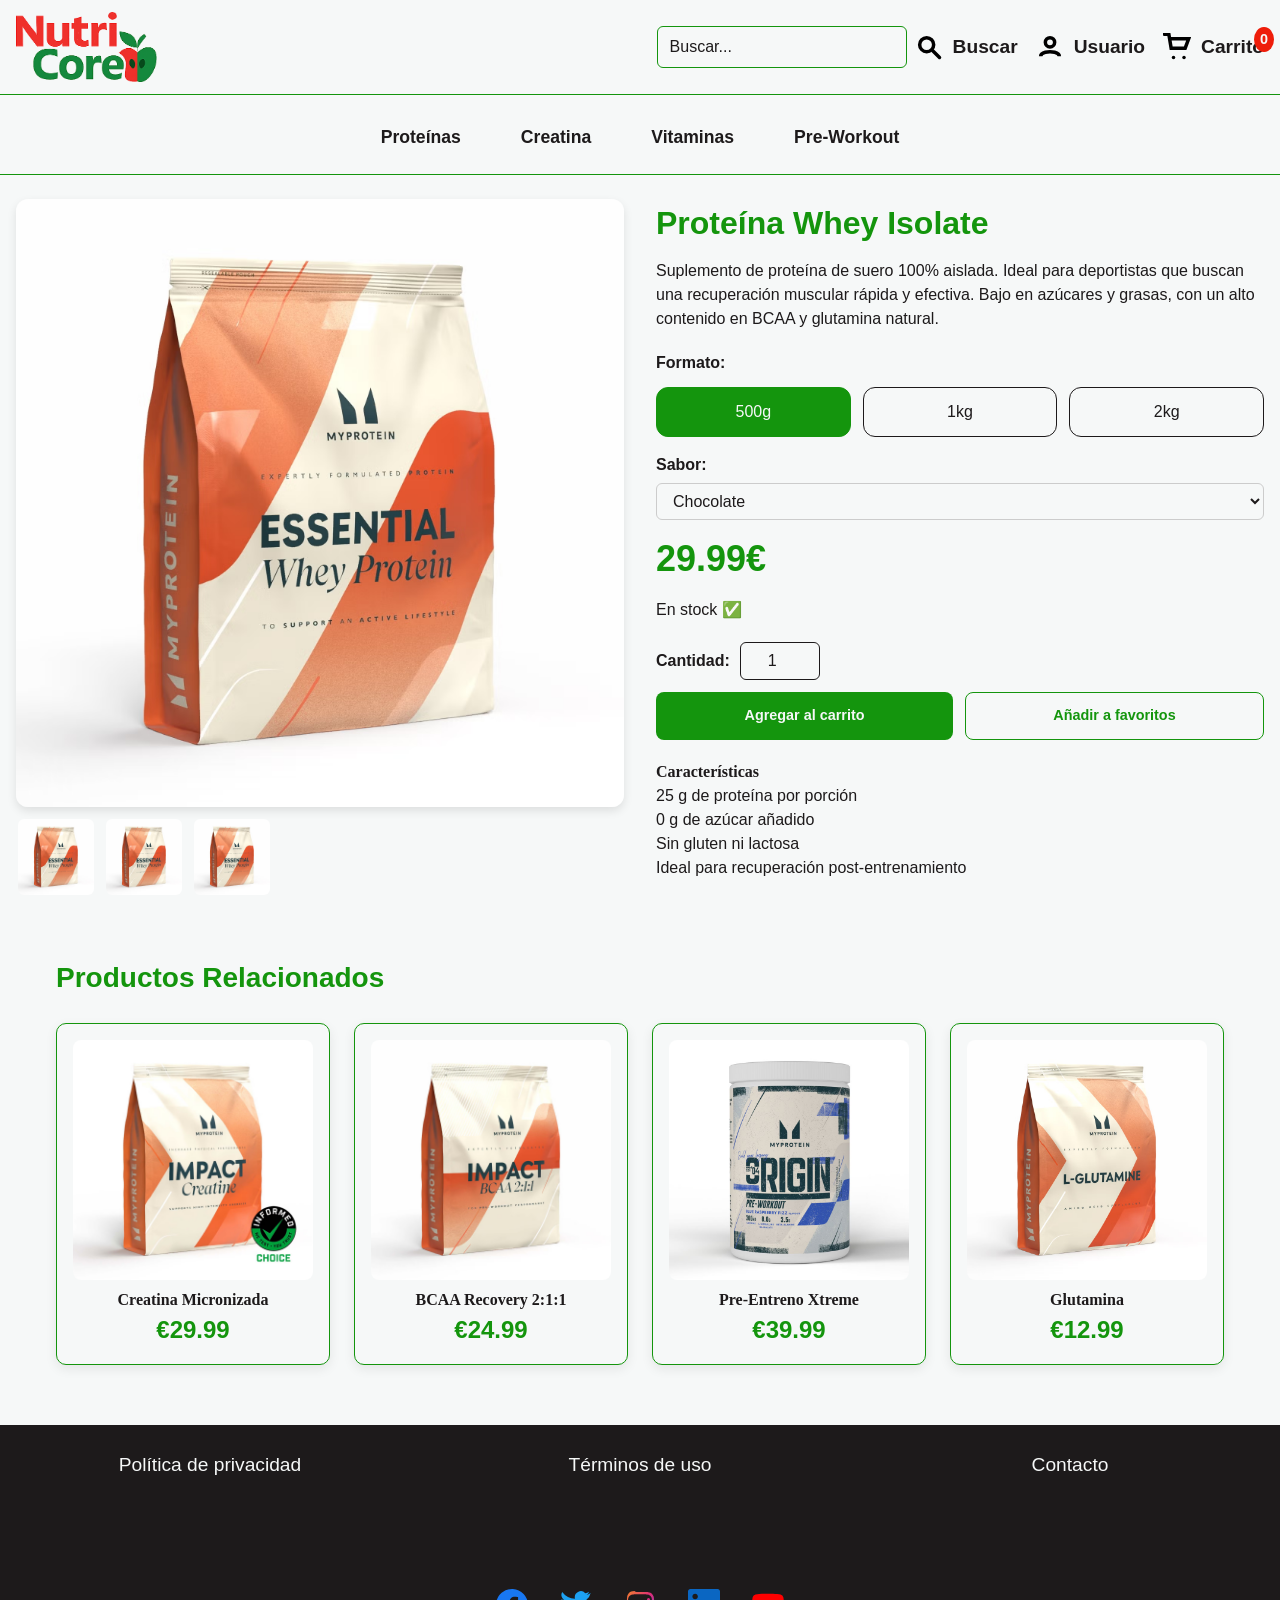
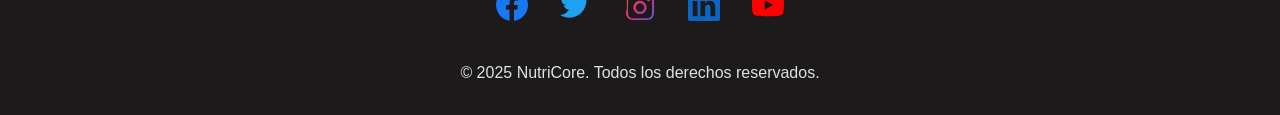
==== commit b9c26835: "subir cambios" ====
--- a/assets/views/product-detalle.html
+++ b/assets/views/product-detalle.html
@@ -22,6 +22,7 @@
                 <input type="search" id="search-input" class="search-input" placeholder="Buscar...">
                 <button class="icon-btn search-btn">
                     <img src="../icons/search.svg" alt="Buscar" width="24">
+                    <span>Buscar</span>
                 </button>
             </div>
             <div class="user-menu">
@@ -30,11 +31,11 @@
                     <span id="user-name">Usuario</span>
                 </button>
                 <div class="user-dropdown">
-                    <a href="./backend/forms/form_login.php" class="btn-log">Login</a>
-                    <a href="./backend/forms/customers/customer_insert.php" class="btn-reg">Register</a>
-                </div>
-            </div>
-            <a href="./assets/views/carrito.html" class="icon-btn cart-btn" aria-label="Carrito">
+                    <a href="../../backend/forms/form_login.php" class="btn-log">Login</a>
+                    <a href="../../backend/forms/customers/customer_insert.php" class="btn-reg">Register</a>
+                </div>
+            </div>
+            <a href="./carrito.html" class="icon-btn cart-btn" aria-label="Carrito">
                 <img src="../icons/cart.svg" alt="Carrito" width="24">
                 <span>Carrito</span>
                 <span id="cart-count">0</span>
